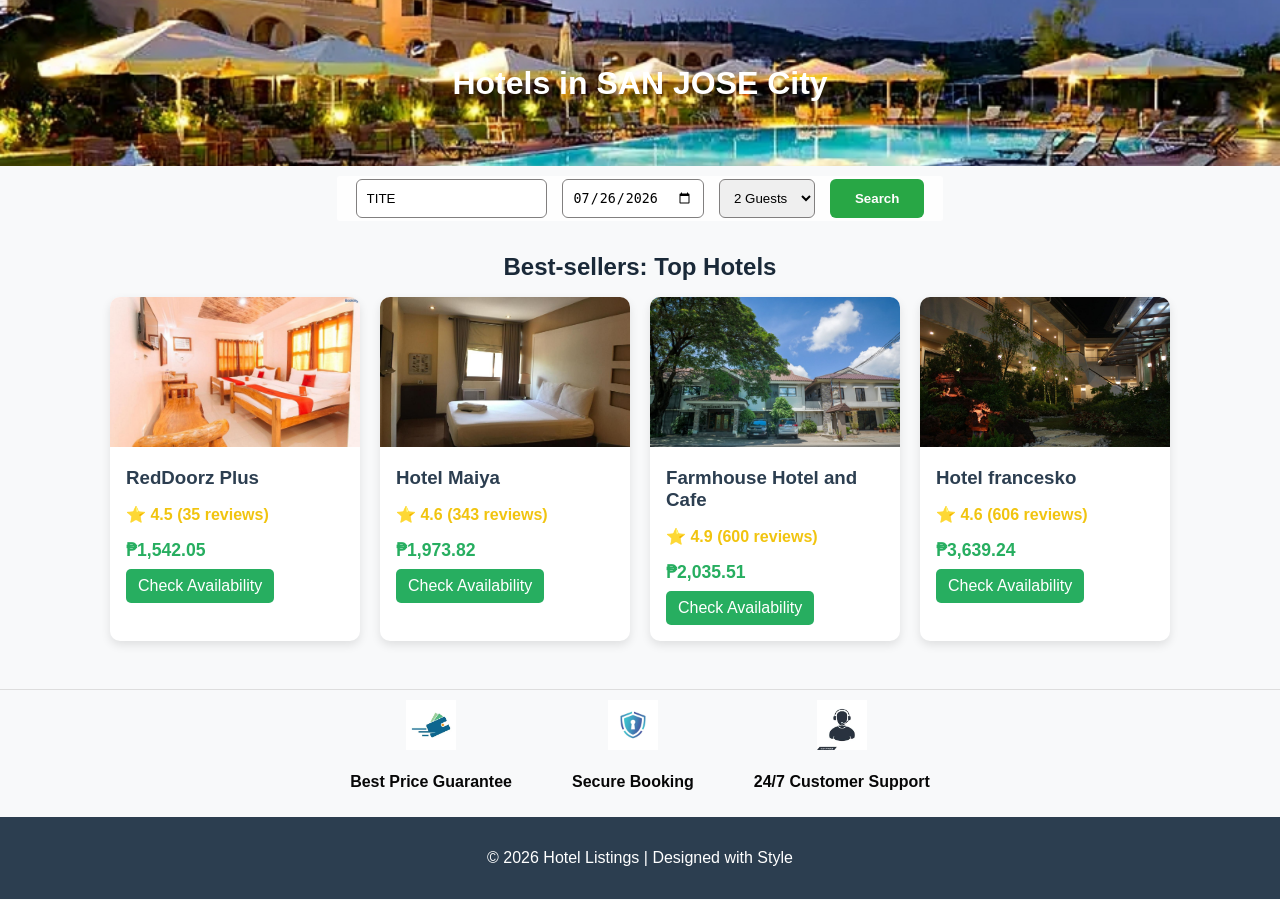
==== hotels/index.html @ 43ca023e "Add files via upload" ====
<!DOCTYPE html>
<html lang="en">
<head>
  <meta charset="UTF-8">
  <meta name="viewport" content="width=device-width, initial-scale=1.0">
  <title>San jose Hotels</title>
  <link rel="stylesheet" href="style.css">
  
</head>
<body>
  <header class="hero-banner">
    <h1>Hotels in SAN JOSE City</h1>
  </header>

  <section class="booking-bar">
  <form>
    <input type="text" placeholder="Destination" value="TITE">
    <input type="date" value="2026-07-26">
    <select>
      <option>1 Guest</option>
      <option selected>2 Guests</option>
      <option>3 Guests</option>
      <option>4 Guests</option>
    </select>
    <button type="submit" class="search-btn">Search</button>
  </form>
</section>

  <h2>Best-sellers: Top Hotels</h2>
  <div class="hotel-listings">
    <div class="hotel-card">
      <img src="image1.jpg" alt="RedDoorz Plus">
      <div class="hotel-info">
        <h3>RedDoorz Plus</h3>
        <p class="rating">⭐ 4.5 (35 reviews)</p>
        <p class="price">₱1,542.05</p>
        <a href="reddoorz.html" class="btn">Check Availability</a>
      </div>
    </div>

    <div class="hotel-card">
      <img src="image3.jpg" alt="Hotel Maiya">
      <div class="hotel-info">
        <h3>Hotel Maiya</h3>
        <p class="rating">⭐ 4.6 (343 reviews)</p>
        <p class="price">₱1,973.82</p>
        <a href="Hotelmaiya.html" class="btn">Check Availability</a>

      </div>
    </div>

    <div class="hotel-card">
      <img src="image2.jpg" alt="Farmhouse Hotel and Cafe">
      <div class="hotel-info">
        <h3>Farmhouse Hotel and Cafe</h3>
        <p class="rating">⭐ 4.9 (600 reviews)</p>
        <p class="price">₱2,035.51</p>
        <a href="Farmhouse.html" class="btn">Check Availability</a>
      </div>
    </div>

    <div class="hotel-card">
      <img src="image4.jpg" alt="Hotel francesko">
      <div class="hotel-info">
        <h3>Hotel francesko</h3>
        <p class="rating">⭐ 4.6 (606 reviews)</p>
        <p class="price">₱3,639.24</p>
        <a href="francesko.html" class= "btn">Check Availability</a>
      </div>
    </div>
  </div>

  <div class="footer-banner">
  <div class="feature">
    <img src="wallet.jpg" alt="Best Price Guarantee">
    <p>Best Price Guarantee</p>
  </div>
  <div class="feature">
    <img src="lock.jpg" alt="Secure Booking">
    <p>Secure Booking</p>
  </div>
  <div class="feature">
    <img src="support.jpg" alt="24/7 Customer Support">
    <p>24/7 Customer Support</p>
  </div>
</div>

  <footer>
    <p>&copy; 2026 Hotel Listings | Designed with Style</p>
  </footer>
</body>
</html>
---- hotels/style.css ----
/* General */
body {
  font-family: 'Segoe UI', sans-serif;
  background: #f8f9fa;
  margin: 0;
  padding: 0;
  
}

/* Header */
header {
  background: #364657;
  color: #fff;
  padding: 0.5rem;
  text-align: center;
}

/* Search bar */
.search-bar {
  background: #ecf0f1;
  padding: 1rem;
  text-align: center;
}

.search-bar span {
  margin: 0 15px;
  font-weight: bold;
}

/* Section title */
h2 {
  text-align: center;
  margin: 2rem 0 1rem;
  color: #1a2938;
}

/* Hotels */
.hotel-listings {
  display: flex;
  justify-content: center;
  flex-wrap: wrap;
  gap: 20px;
  padding: 0 2rem 3rem;
}

.hotel-card {
  background: #fff;
  border-radius: 10px;
  box-shadow: 0 4px 10px rgba(0, 0, 0, 0.1);
  width: 250px;
  overflow: hidden;
  transition: transform 0.3s ease;
}

.hotel-card:hover {
  transform: scale(1.05);
}

.hotel-card img {
  width: 100%;
  height: 150px;
  object-fit: cover;
}

.hotel-info {
  padding: 1rem;
}

.hotel-info h3 {
  margin: 0 0 0.5rem;
  color: #2c3e50;
}

.rating {
  color: #f1c40f;
  font-weight: bold;
}

.price {
  margin: 0.5rem 0;
  font-size: 1.1rem;
  color: #27ae60;
  font-weight: bold;
}

.btn {
  display: inline-block;
  background: #27ae60;
  color: #fff;
  padding: 8px 12px;
  border-radius: 5px;
  text-decoration: none;
  transition: background 0.3s ease;
}

.btn:hover {
  background: #219150;
}

/* Footer */
footer {
  background: #2c3e50;
  color: #fff;
  text-align: center;
  padding: 1rem;
}

.footer-banner {
  display: flex;
  justify-content: center;
  align-items: center;
  background-color: #f8f9fa;
  padding: 10px;
  border-top: 1px solid #ddd;
}

.feature {
  text-align: center;
  margin: 0 30px;
}

.feature img {
  width: 50px;
  height: 50px;
  margin-bottom: 3px;
}

.feature p {
  font-weight: 600;
  color: #070707;
}
 /*booking bar yung may date search*/
.booking-bar {
  background: rgba(255, 255, 255, 0.9);
  padding: 3px;
  border-radius: 3px;
  display: flex;
  justify-content: center;
  margin: 10px auto;
  max-width: 600px;
}

.booking-bar form {
  display: flex;
  gap: 15px;
  flex-wrap: wrap;
}

.booking-bar input,
.booking-bar select {
  padding: 10px;
  border: 1px solid #817f7f;
  border-radius: 6px;
  flex: 1;
}

.search-btn {
  background-color: #28a745;
  color: rgb(255, 253, 253);
  padding: 12px 25px;
  border: none;
  border-radius: 6px;
  cursor: pointer;
  font-weight: bold;
}

.search-btn:hover {
  background-color: #218838;
}
 /* background pic sa taas ng header */
.hero-banner {
  background-image: url('hotel-pool.jpg'); 
  background-size: cover;    
  background-position: center; 
  height: 150px;            
  display: flex;
  flex-direction: column;
  justify-content: center;  
  align-items: center;      
  color: white;            
  text-align: center;
}
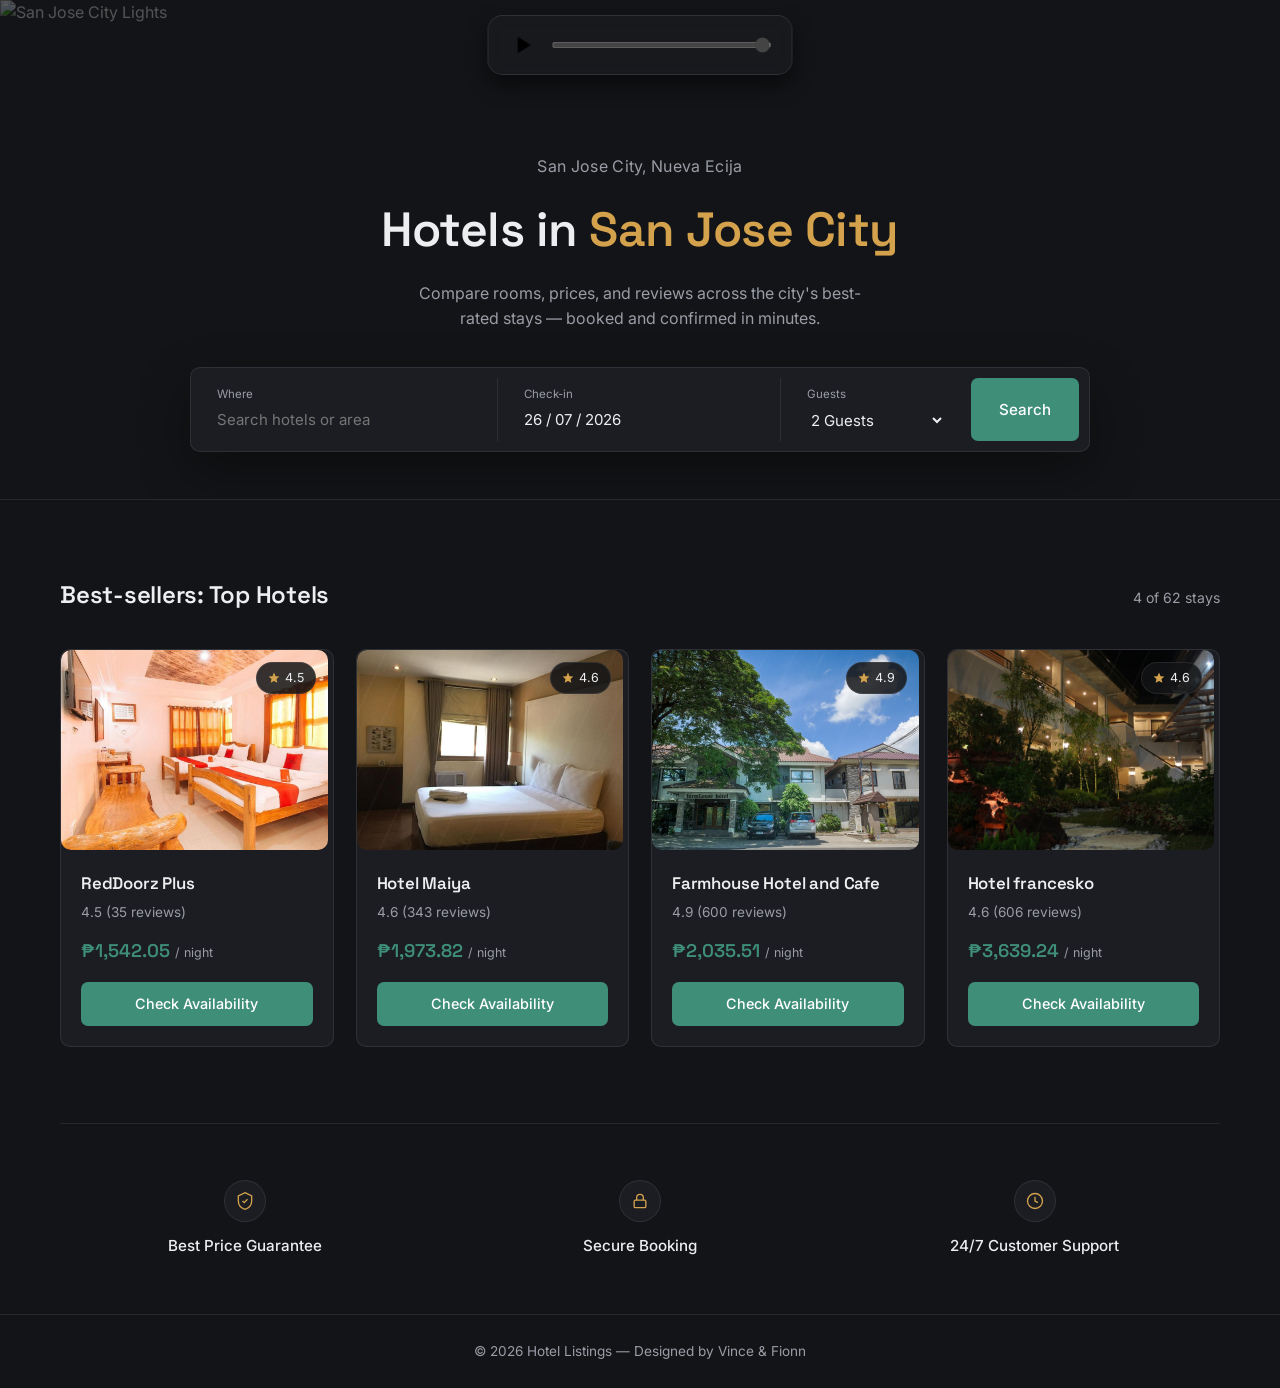
==== commit c6a309bf: "index.html" ====
--- a/hotels/index.html
+++ b/hotels/index.html
@@ -1,92 +1,577 @@
 <!DOCTYPE html>
 <html lang="en">
 <head>
-  <meta charset="UTF-8">
-  <meta name="viewport" content="width=device-width, initial-scale=1.0">
-  <title>San jose Hotels</title>
-  <link rel="stylesheet" href="style.css">
+<meta charset="UTF-8">
+<meta name="viewport" content="width=device-width, initial-scale=1.0">
+<title>Hotels in San Jose City</title>
+<link rel="preconnect" href="https://fonts.googleapis.com">
+<link rel="preconnect" href="https://fonts.gstatic.com" crossorigin>
+<link href="https://fonts.googleapis.com/css2?family=Space+Grotesk:wght@400;500;600;700&family=Inter:wght@400;500;600&display=swap" rel="stylesheet">
+<style>
+  :root{
+    --bg: #131417;
+    --surface: #1B1D22;
+    --surface-2: #212429;
+    --border: rgba(237,238,240,0.09);
+    --text: #EDEEF0;
+    --text-dim: #9A9CA6;
+    --gold: #D4A24C;
+    --jade: #3E8E78;
+    --jade-hover: #357867;
+  }
+
+  *{ box-sizing: border-box; margin:0; padding:0; }
+
+  body{
+    background: var(--bg);
+    color: var(--text);
+    font-family: 'Inter', sans-serif;
+    line-height: 1.55;
+  }
+
+  h1, h2, h3, .display{
+    font-family: 'Space Grotesk', sans-serif;
+    font-weight: 600;
+    letter-spacing: -0.01em;
+  }
+
+  a{ color: inherit; text-decoration: none; }
+  img{ max-width: 100%; display: block; }
+
+  button, input, select{ font-family: inherit; }
+
+  a:focus-visible, button:focus-visible, input:focus-visible, select:focus-visible{
+    outline: 2px solid var(--gold);
+    outline-offset: 2px;
+  }
+
+  .wrap{ max-width: 1160px; margin: 0 auto; padding: 0 32px; }
+
+
+.flash-image {
+  position: fixed;
+  top: 50%;
+  left: 50%;
+  transform: translate(-50%, -50%) scale(0.2);
+  opacity: 0;
+  transition: opacity 0.5s ease, transform 0.5s ease;
+  z-index: 9999;
+}
+
+.flash-image.show {
+  opacity: 1;
+  transform: translate(-50%, -50%) scale(7);
+}
+
+.music-player {
+  position: fixed;
+  top: 15px;
+  left: 50%;
+  transform: translateX(-50%);
+  background: rgba(27, 29, 34, 0.6);
+  border: 1px solid rgba(255, 255, 255, 0.1);
+  border-radius: 15px;
+  padding: 15px 20px;
+  box-shadow: 0 10px 20px rgba(0,0,0,0.5);
+  display: flex;
+  align-items: center;
+  justify-content: center;
+  gap: 15px;
+  z-index: 1000;
+  backdrop-filter: blur(6px);
+}
+
+
+.icon-btn {
+  border: none;
+  background: transparent;
+  cursor: pointer;
+  padding: 0;
+  display: flex;
+  align-items: center;
+  justify-content: center;
+  transition: transform 0.2s ease;
+}
+.icon-btn svg {
+  fill: #000; 
+}
+.icon-btn:hover {
+  transform: scale(1.1);
+}
+
+#volumeSlider {
+  width: 220px;
+  accent-color: #444; 
+  background: linear-gradient(90deg, #444, #222); 
+  height: 6px;
+  border-radius: 5px;
+  outline: none;
+  border: 1px solid rgba(255,255,255,0.1); 
+  animation: heartbeat 1.5s infinite;
+}
+
+@keyframes heartbeat {
+  0% { transform: scale(1); }
+  25% { transform: scale(1.05); }
+  50% { transform: scale(1); }
+  75% { transform: scale(1.05); }
+  100% { transform: scale(1); }
+}
+
+
+
+ 
+ .hero{
+      position: relative;
+      height: 500px;
+      overflow: hidden;
+      border-bottom: 1px solid var(--border);
+    }
+
+    .hero img{
+      position: absolute;
+      inset: 0;
+      width: 100%;
+      height: 100%;
+      object-fit: cover;
+      filter: brightness(0.35);
+    }
+
+  .hero-inner{
+      position: relative;
+      z-index: 2;
+      text-align: center;
+      padding-top: 140px;
+    }
+
+    .hero-eyebrow{
+      color: var(--gold);
+      font-size: 0.85rem;
+      letter-spacing: 0.02em;
+      margin-bottom: 14px;
+    }
+  .hero h1{
+    font-size: clamp(2rem, 4.2vw, 3rem);
+  }
+
+  .hero h1 .city{ color: var(--gold); }
+
+  .hero p{
+    margin-top: 14px;
+    color: var(--text-dim);
+    font-size: 1rem;
+    max-width: 46ch;
+    margin-left: auto;
+    margin-right: auto;
+  }
+
   
+  .search-bar{
+    margin: 36px auto 0;
+    max-width: 900px;
+    background: var(--surface);
+    border: 1px solid var(--border);
+    border-radius: 10px;
+    padding: 10px;
+    display: grid;
+    grid-template-columns: 1.4fr 1fr 0.8fr auto;
+    gap: 10px;
+    box-shadow: 0 20px 50px rgba(0,0,0,0.35);
+  }
+
+  .search-field{
+    display: flex;
+    flex-direction: column;
+    gap: 4px;
+    padding: 8px 16px;
+    border-right: 1px solid var(--border);
+    text-align: left;
+  }
+
+  .search-field:last-of-type{ border-right: none; }
+
+  .search-field label{
+    font-size: 0.72rem;
+    color: var(--text-dim);
+  }
+
+  .search-field input,
+  .search-field select{
+    background: none;
+    border: none;
+    color: var(--text);
+    font-size: 0.94rem;
+    padding: 2px 0;
+  }
+
+  .search-field select{ cursor: pointer; }
+  .search-field select option{ background: var(--surface); }
+
+  .search-btn{
+    background: var(--jade);
+    color: #fff;
+    border: none;
+    border-radius: 7px;
+    padding: 0 28px;
+    font-size: 0.95rem;
+    font-weight: 500;
+    cursor: pointer;
+    transition: background 0.2s ease;
+  }
+  .search-btn:hover{ background: var(--jade-hover); }
+
+ 
+  .section{ padding: 76px 0; }
+
+  .section-head{
+    display: flex;
+    align-items: baseline;
+    justify-content: space-between;
+    margin-bottom: 36px;
+  }
+
+  .section-head h2{ font-size: 1.5rem; }
+  .section-head .count{ color: var(--text-dim); font-size: 0.88rem; }
+
+  .hotel-grid{
+    display: grid;
+    grid-template-columns: repeat(4, 1fr);
+    gap: 22px;
+  }
+
+  .hotel-card{
+    background: var(--surface);
+    border: 1px solid var(--border);
+    border-radius: 10px;
+    overflow: hidden;
+    transition: border-color 0.25s ease, transform 0.25s ease;
+  }
+  .hotel-card:hover{ border-color: rgba(212,162,76,0.4); transform: translateY(-3px); }
+
+  .hotel-photo{
+    aspect-ratio: 4/3;
+    position: relative;
+    background: linear-gradient(135deg, #2A2D33 0%, #1B1D22 100%);
+    overflow: hidden;
+  }
+.hotel-photo {
+  height: 200px; 
+  overflow: hidden;
+  border-radius: 10px;
+}
+
+.hotel-photo img {
+  width: 100%;
+  height: 100%;
+  object-fit: cover;
+}
+
+  .hotel-photo::before{
+    content: '';
+    position: absolute;
+    inset: 0;
+    background-image:
+      repeating-linear-gradient(115deg, rgba(255,255,255,0.025) 0 2px, transparent 2px 26px);
+  }
+
+  .rating-pill{
+    position: absolute;
+    top: 12px;
+    right: 12px;
+    background: rgba(19,20,23,0.85);
+    border: 1px solid var(--border);
+    border-radius: 20px;
+    padding: 5px 11px;
+    font-size: 0.78rem;
+    display: flex;
+    align-items: center;
+    gap: 5px;
+  }
+
+  .rating-pill svg{ width: 12px; height: 12px; fill: var(--gold); }
+
+  .hotel-body{ padding: 20px; }
+
+  .hotel-body h3{
+    font-size: 1.05rem;
+    font-weight: 600;
+    margin-bottom: 6px;
+  }
+
+  .hotel-meta{
+    color: var(--text-dim);
+    font-size: 0.85rem;
+    margin-bottom: 14px;
+  }
+
+  .hotel-meta .reviews{ color: var(--text-dim); }
+
+  .hotel-price{
+    font-family: 'Space Grotesk', sans-serif;
+    font-size: 1.15rem;
+    font-weight: 600;
+    color: var(--jade);
+    margin-bottom: 16px;
+  }
+
+  .hotel-price span{
+    font-family: 'Inter', sans-serif;
+    font-weight: 400;
+    font-size: 0.78rem;
+    color: var(--text-dim);
+  }
+
+  .check-btn{
+    display: block;
+    width: 100%;
+    text-align: center;
+    background: var(--jade);
+    color: #fff;
+    padding: 11px 0;
+    border-radius: 7px;
+    font-size: 0.9rem;
+    font-weight: 500;
+    transition: background 0.2s ease;
+  }
+  .check-btn:hover{ background: var(--jade-hover); }
+
+ 
+  .trust{
+    border-top: 1px solid var(--border);
+    padding: 56px 0;
+  }
+
+  .trust-grid{
+    display: grid;
+    grid-template-columns: repeat(3, 1fr);
+    gap: 24px;
+    text-align: center;
+  }
+
+  .trust-item{
+    display: flex;
+    flex-direction: column;
+    align-items: center;
+    gap: 12px;
+  }
+
+  .trust-icon{
+    width: 42px; height: 42px;
+    border-radius: 50%;
+    background: var(--surface);
+    border: 1px solid var(--border);
+    display: flex; align-items: center; justify-content: center;
+  }
+
+  .trust-icon svg{ width: 20px; height: 20px; stroke: var(--gold); fill: none; stroke-width: 1.6; }
+
+  .trust-item h4{ font-size: 0.95rem; font-weight: 500; }
+
+
+  footer{
+    border-top: 1px solid var(--border);
+    padding: 26px 0;
+    text-align: center;
+    color: var(--text-dim);
+    font-size: 0.85rem;
+  }
+
+  @media (max-width: 900px){
+    .search-bar{ grid-template-columns: 1fr 1fr; }
+    .search-btn{ grid-column: span 2; padding: 12px 0; }
+    .hotel-grid{ grid-template-columns: repeat(2, 1fr); }
+    .trust-grid{ grid-template-columns: 1fr; }
+  }
+
+  @media (max-width: 520px){
+    .hotel-grid{ grid-template-columns: 1fr; }
+    .search-field{ border-right: none; border-bottom: 1px solid var(--border); }
+  }
+
+</style>
 </head>
 <body>
-  <header class="hero-banner">
-    <h1>Hotels in SAN JOSE City</h1>
-  </header>
-
-  <section class="booking-bar">
-  <form>
-    <input type="text" placeholder="Destination" value="TITE">
-    <input type="date" value="2026-07-26">
-    <select>
-      <option>1 Guest</option>
-      <option selected>2 Guests</option>
-      <option>3 Guests</option>
-      <option>4 Guests</option>
-    </select>
-    <button type="submit" class="search-btn">Search</button>
-  </form>
+
+<div class="music-player">
+  <audio id="bg-music" src="Kalapastangan.mp3" autoplay loop></audio>
+
+  <button id="playPauseBtn" class="icon-btn">
+    <svg id="playIcon" viewBox="0 0 24 24" width="28" height="28" fill="#EDEEF0">
+      <path d="M8 5v14l11-7z"/>
+    </svg>
+    <svg id="pauseIcon" viewBox="0 0 24 24" width="28" height="28" fill="#EDEEF0" style="display:none;">
+      <path d="M6 5h4v14H6zM14 5h4v14h-4z"/>
+    </svg>
+  </button>
+
+  <input type="range" id="volumeSlider" min="0" max="1" step="0.1" value="1">
+</div>
+
+<script>
+  const music = document.getElementById('bg-music');
+  const playBtn = document.getElementById('playPauseBtn');
+  const playIcon = document.getElementById('playIcon');
+  const pauseIcon = document.getElementById('pauseIcon');
+  const volumeSlider = document.getElementById('volumeSlider');
+
+  playBtn.addEventListener('click', () => {
+    if (music.paused) {
+      music.play();
+      playIcon.style.display = 'none';
+      pauseIcon.style.display = 'inline';
+    } else {
+      music.pause();
+      playIcon.style.display = 'inline';
+      pauseIcon.style.display = 'none';
+    }
+  });
+
+  volumeSlider.addEventListener('input', () => {
+    music.volume = volumeSlider.value;
+  });
+</script>
+
+<img src="image6.jpg" class="flash-image" id="flashImg">
+
+<script>
+  const flashImg = document.getElementById('flashImg');
+  setTimeout(() => {
+    flashImg.classList.add('show');
+    setTimeout(() => flashImg.classList.remove('show'), 500);
+  }, 5000);
+</script>
+
+<section class="hero">
+  <img src="image5.jpg" alt="San Jose City Lights">
+  <div class="hero-inner">
+    <p class="hero-eyebrow">San Jose City, Nueva Ecija</p>
+    <h1>Hotels in <span class="city">San Jose City</span></h1>
+    <p>Compare rooms, prices, and reviews across the city's best-rated stays — booked and confirmed in minutes.</p>
+
+    <div class="search-bar">
+      <div class="search-field">
+        <label>Where</label>
+        <input type="text" placeholder="Search hotels or area">
+      </div>
+      <div class="search-field">
+        <label>Check-in</label>
+        <input type="text" value="26 / 07 / 2026">
+      </div>
+      <div class="search-field">
+        <label>Guests</label>
+        <select>
+          <option>1 Guest</option>
+          <option selected>2 Guests</option>
+          <option>3 Guests</option>
+          <option>4+ Guests</option>
+        </select>
+      </div>
+      <button class="search-btn">Search</button>
+    </div>
+  </div>
 </section>
 
-  <h2>Best-sellers: Top Hotels</h2>
-  <div class="hotel-listings">
+<section class="section wrap">
+  <div class="section-head">
+    <h2>Best-sellers: Top Hotels</h2>
+    <span class="count">4 of 62 stays</span>
+  </div>
+
+  <div class="hotel-grid">
+
     <div class="hotel-card">
-      <img src="image1.jpg" alt="RedDoorz Plus">
-      <div class="hotel-info">
+      <div class="hotel-photo">
+        <img src="image1.jpg" alt="RedDoorz Plus">
+        <div class="rating-pill">
+          <svg viewBox="0 0 20 20"><path d="M10 1l2.6 5.9 6.4.6-4.8 4.3 1.4 6.2L10 14.9 4.4 18l1.4-6.2L1 7.5l6.4-.6z"/></svg>
+          4.5
+        </div>
+      </div>
+      <div class="hotel-body">
         <h3>RedDoorz Plus</h3>
-        <p class="rating">⭐ 4.5 (35 reviews)</p>
-        <p class="price">₱1,542.05</p>
-        <a href="reddoorz.html" class="btn">Check Availability</a>
+        <p class="hotel-meta">4.5 <span class="reviews">(35 reviews)</span></p>
+        <p class="hotel-price">₱1,542.05 <span>/ night</span></p>
+        <a href="reddoorz.html" class="check-btn">Check Availability</a>
       </div>
     </div>
 
     <div class="hotel-card">
-      <img src="image3.jpg" alt="Hotel Maiya">
-      <div class="hotel-info">
+      <div class="hotel-photo">
+        <img src="image3.jpg" alt="Hotel Maiya">
+        <div class="rating-pill">
+          <svg viewBox="0 0 20 20"><path d="M10 1l2.6 5.9 6.4.6-4.8 4.3 1.4 6.2L10 14.9 4.4 18l1.4-6.2L1 7.5l6.4-.6z"/></svg>
+          4.6
+        </div>
+      </div>
+      <div class="hotel-body">
         <h3>Hotel Maiya</h3>
-        <p class="rating">⭐ 4.6 (343 reviews)</p>
-        <p class="price">₱1,973.82</p>
-        <a href="Hotelmaiya.html" class="btn">Check Availability</a>
-
+        <p class="hotel-meta">4.6 <span class="reviews">(343 reviews)</span></p>
+        <p class="hotel-price">₱1,973.82 <span>/ night</span></p>
+        <a href="Hotelmaiya.html" class="check-btn">Check Availability</a>
       </div>
     </div>
 
     <div class="hotel-card">
-      <img src="image2.jpg" alt="Farmhouse Hotel and Cafe">
-      <div class="hotel-info">
+      <div class="hotel-photo">
+        <img src="image2.jpg" alt="Farmhouse Hotel and Cafe">
+        <div class="rating-pill">
+          <svg viewBox="0 0 20 20"><path d="M10 1l2.6 5.9 6.4.6-4.8 4.3 1.4 6.2L10 14.9 4.4 18l1.4-6.2L1 7.5l6.4-.6z"/></svg>
+          4.9
+        </div>
+      </div>
+      <div class="hotel-body">
         <h3>Farmhouse Hotel and Cafe</h3>
-        <p class="rating">⭐ 4.9 (600 reviews)</p>
-        <p class="price">₱2,035.51</p>
-        <a href="Farmhouse.html" class="btn">Check Availability</a>
+        <p class="hotel-meta">4.9 <span class="reviews">(600 reviews)</span></p>
+        <p class="hotel-price">₱2,035.51 <span>/ night</span></p>
+        <a href="Farmhouse.html" class="check-btn">Check Availability</a>
       </div>
     </div>
 
     <div class="hotel-card">
-      <img src="image4.jpg" alt="Hotel francesko">
-      <div class="hotel-info">
+      <div class="hotel-photo">
+        <img src="image4.jpg" alt="Hotel Francesko">
+        <div class="rating-pill">
+          <svg viewBox="0 0 20 20"><path d="M10 1l2.6 5.9 6.4.6-4.8 4.3 1.4 6.2L10 14.9 4.4 18l1.4-6.2L1 7.5l6.4-.6z"/></svg>
+          4.6
+        </div>
+      </div>
+      <div class="hotel-body">
         <h3>Hotel francesko</h3>
-        <p class="rating">⭐ 4.6 (606 reviews)</p>
-        <p class="price">₱3,639.24</p>
-        <a href="francesko.html" class= "btn">Check Availability</a>
-      </div>
-    </div>
+        <p class="hotel-meta">4.6 <span class="reviews">(606 reviews)</span></p>
+        <p class="hotel-price">₱3,639.24 <span>/ night</span></p>
+        <a href="Francesko.html" class="check-btn">Check Availability</a>
+      </div>
+    </div>
+
   </div>
-
-  <div class="footer-banner">
-  <div class="feature">
-    <img src="wallet.jpg" alt="Best Price Guarantee">
-    <p>Best Price Guarantee</p>
+</section>
+
+<section class="trust wrap">
+  <div class="trust-grid">
+    <div class="trust-item">
+      <div class="trust-icon">
+        <svg viewBox="0 0 24 24"><path d="M12 2l8 4v6c0 5-3.5 8.5-8 10-4.5-1.5-8-5-8-10V6z"/><path d="M9 12l2 2 4-4"/></svg>
+      </div>
+      <h4>Best Price Guarantee</h4>
+    </div>
+    <div class="trust-item">
+      <div class="trust-icon">
+        <svg viewBox="0 0 24 24"><rect x="5" y="11" width="14" height="9" rx="1.5"/><path d="M8 11V8a4 4 0 0 1 8 0v3"/></svg>
+      </div>
+      <h4>Secure Booking</h4>
+    </div>
+    <div class="trust-item">
+      <div class="trust-icon">
+        <svg viewBox="0 0 24 24"><circle cx="12" cy="12" r="9"/><path d="M12 7v5l3.5 2"/></svg>
+      </div>
+      <h4>24/7 Customer Support</h4>
+    </div>
   </div>
-  <div class="feature">
-    <img src="lock.jpg" alt="Secure Booking">
-    <p>Secure Booking</p>
-  </div>
-  <div class="feature">
-    <img src="support.jpg" alt="24/7 Customer Support">
-    <p>24/7 Customer Support</p>
-  </div>
-</div>
-
-  <footer>
-    <p>&copy; 2026 Hotel Listings | Designed with Style</p>
-  </footer>
+</section>
+
+<footer>
+  © 2026 Hotel Listings — Designed by Vince & Fionn
+</footer>
+
 </body>
 </html>
